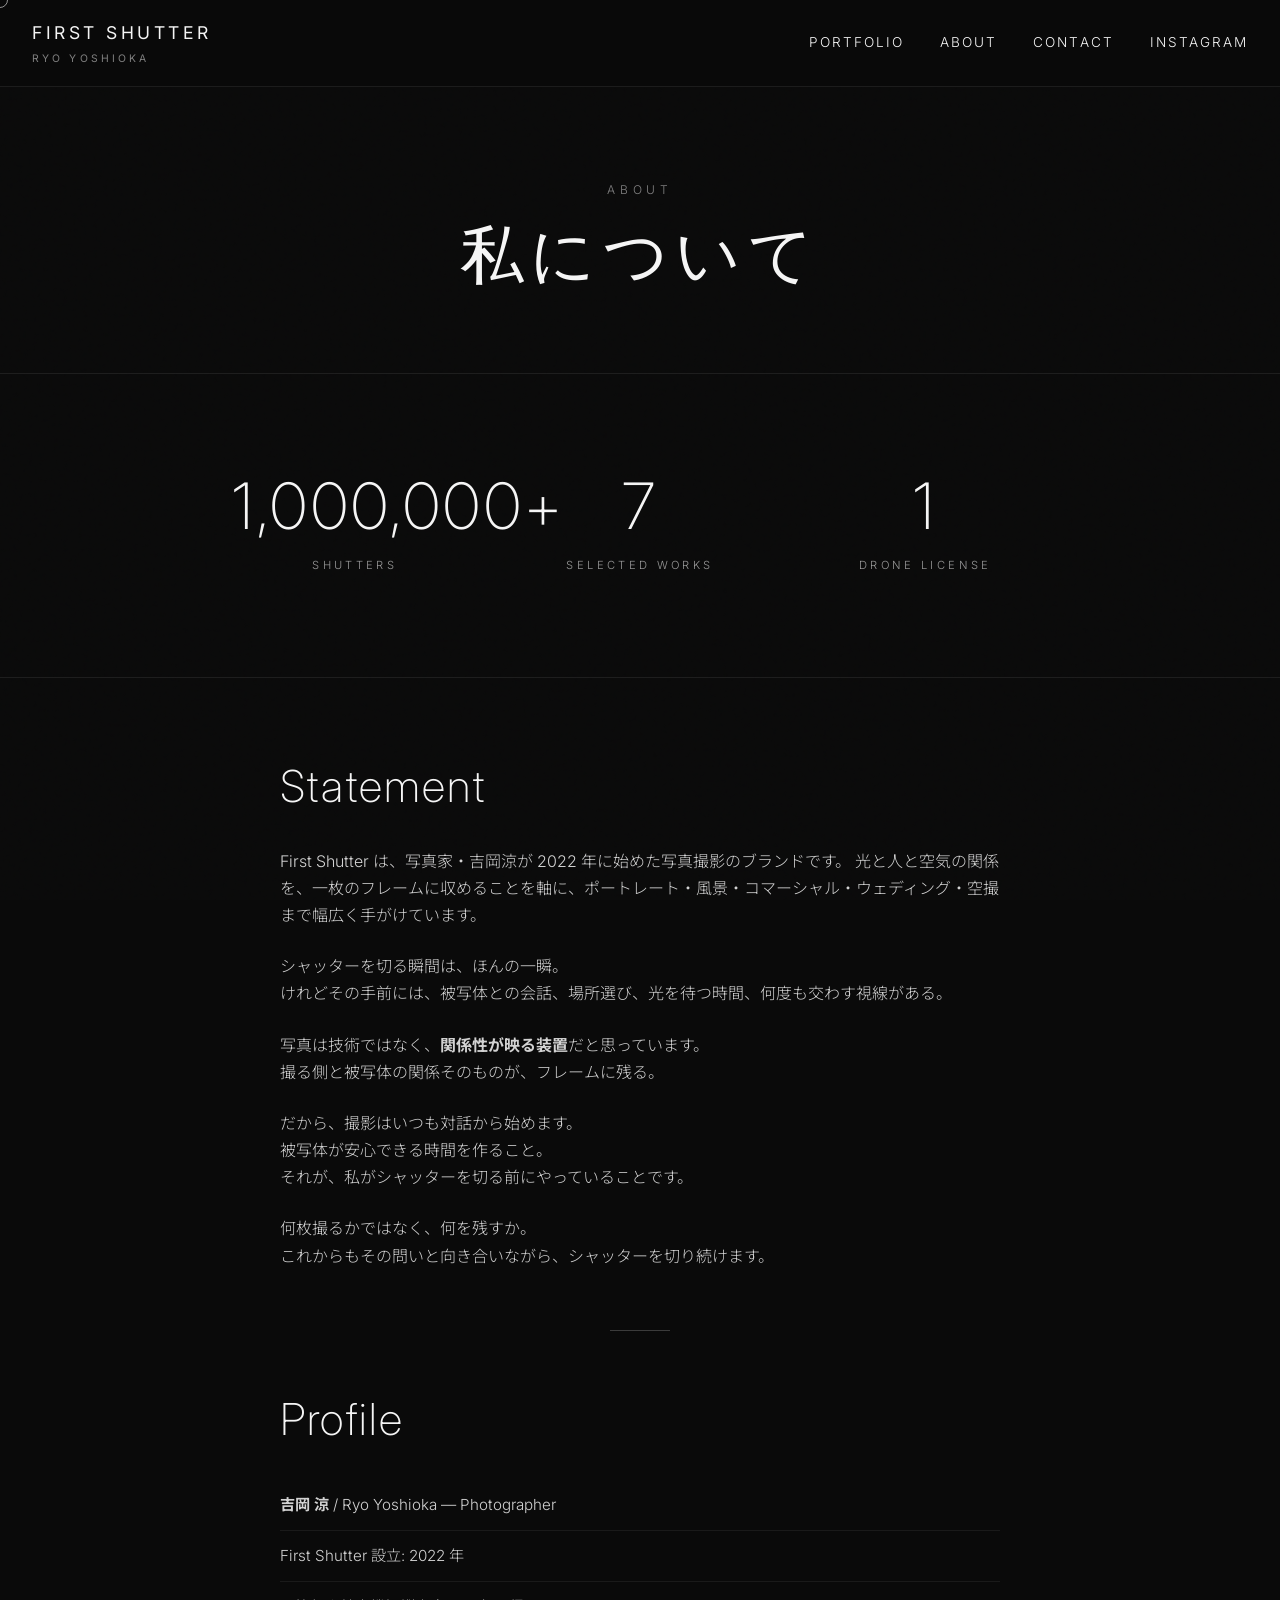
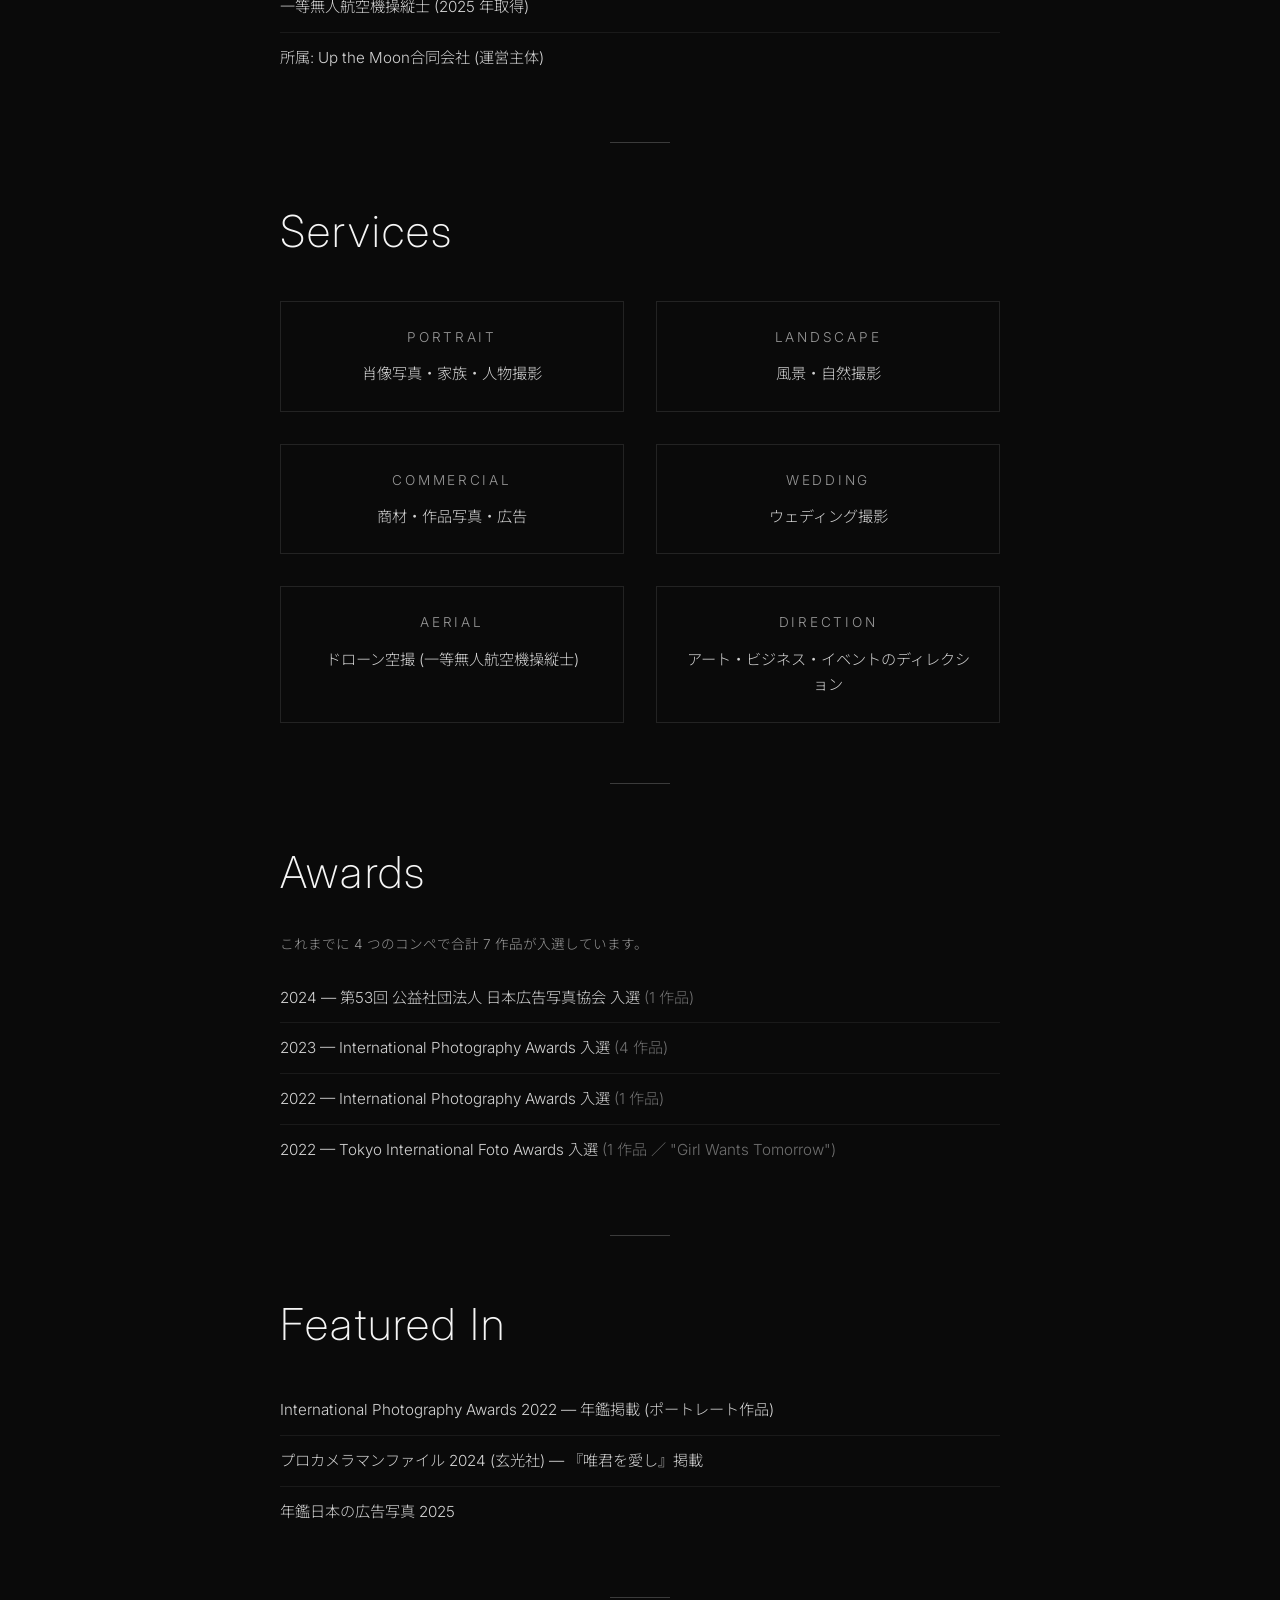
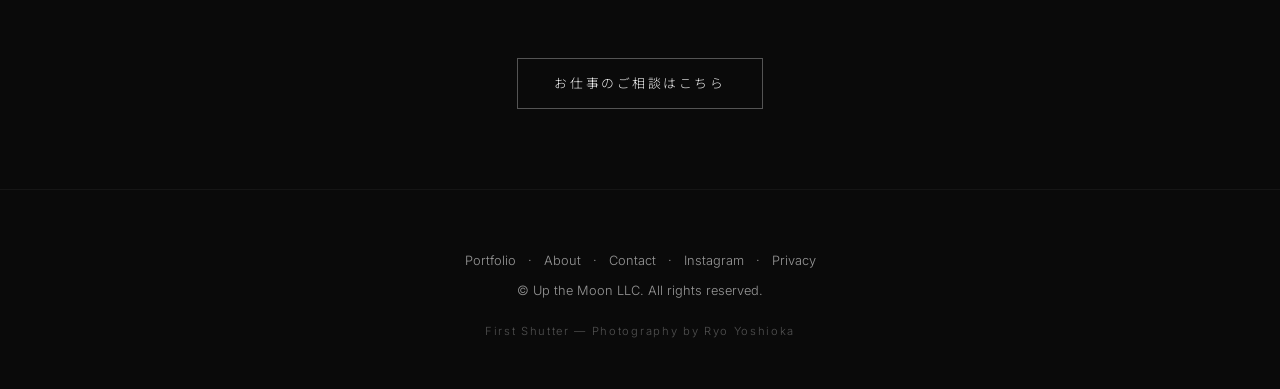
==== about.html @ f8a14131 "Initial commit: First Shutter photography site 吉岡涼の写真撮影ブランド First Shutter の公式サイト初版。 Wix からの移行用に新規構築 " ====
<!DOCTYPE html>
<html lang="ja">
<head>
<meta charset="UTF-8">
<meta name="viewport" content="width=device-width, initial-scale=1.0">
<title>About | First Shutter — Ryo Yoshioka</title>
<meta name="description" content="First Shutter — 吉岡涼のプロフィール・撮影サービス・受賞歴。Tokyo International Foto Awards / Int'l photography awards / 日本広告写真協会 各賞入選。一等無人航空機操縦士 (2025)。">
<link rel="canonical" href="https://frist-shutter.com/about.html">
<meta property="og:title" content="About | First Shutter">
<meta property="og:description" content="吉岡涼のプロフィール・撮影サービス・受賞歴。">
<meta property="og:type" content="website">
<meta property="og:locale" content="ja_JP">
<meta property="og:url" content="https://frist-shutter.com/about.html">
<meta property="og:image" content="https://frist-shutter.com/assets/images/hero/og.jpg">

<link rel="preconnect" href="https://fonts.googleapis.com">
<link rel="preconnect" href="https://fonts.gstatic.com" crossorigin>
<link href="https://fonts.googleapis.com/css2?family=Inter:wght@200;300;400&family=Noto+Sans+JP:wght@300;400&family=Noto+Serif+JP:wght@300;400&display=swap" rel="stylesheet">
<link rel="stylesheet" href="assets/css/style.css">
</head>
<body>

<div class="grain-overlay"></div>

<header class="site-header">
  <div class="nav">
    <a href="/" class="brand">
      First Shutter
      <small>Ryo Yoshioka</small>
    </a>
    <button class="nav-toggle" aria-label="menu" onclick="document.querySelector('.nav-links').classList.toggle('open')">≡</button>
    <nav class="nav-links">
      <a href="/portfolio.html">Portfolio</a>
      <a href="/about.html">About</a>
      <a href="/contact.html">Contact</a>
      <a href="https://instagram.com/roythemoon" target="_blank" rel="noopener">Instagram</a>
    </nav>
  </div>
</header>

<main>

<section class="page-hero">
  <div class="en-label">About</div>
  <h1>私について</h1>
</section>

<section class="stats-section">
  <div class="stats">
    <div class="stat fade-in">
      <span class="stat-number" data-target="1000000" data-suffix="+">0</span>
      <span class="stat-label">Shutters</span>
    </div>
    <div class="stat fade-in">
      <span class="stat-number" data-target="7">0</span>
      <span class="stat-label">Selected Works</span>
    </div>
    <div class="stat fade-in">
      <span class="stat-number" data-target="1">0</span>
      <span class="stat-label">Drone License</span>
    </div>
  </div>
</section>

<section class="section-sm">
  <div class="about-section">
    <h2>Statement</h2>
    <p>
      First Shutter は、写真家・吉岡涼が 2022 年に始めた写真撮影のブランドです。
      光と人と空気の関係を、一枚のフレームに収めることを軸に、ポートレート・風景・コマーシャル・ウェディング・空撮まで幅広く手がけています。
    </p>
    <p>
      シャッターを切る瞬間は、ほんの一瞬。<br>
      けれどその手前には、被写体との会話、場所選び、光を待つ時間、何度も交わす視線がある。
    </p>
    <p>
      写真は技術ではなく、<strong>関係性が映る装置</strong>だと思っています。<br>
      撮る側と被写体の関係そのものが、フレームに残る。
    </p>
    <p>
      だから、撮影はいつも対話から始めます。<br>
      被写体が安心できる時間を作ること。<br>
      それが、私がシャッターを切る前にやっていることです。
    </p>
    <p>
      何枚撮るかではなく、何を残すか。<br>
      これからもその問いと向き合いながら、シャッターを切り続けます。
    </p>

    <div class="about-divider"></div>

    <h2>Profile</h2>
    <ul class="credits-list">
      <li><strong>吉岡 涼</strong> / Ryo Yoshioka — Photographer</li>
      <li>First Shutter 設立: 2022 年</li>
      <li>一等無人航空機操縦士 (2025 年取得)</li>
      <li>所属: Up the Moon合同会社 (運営主体)</li>
    </ul>

    <div class="about-divider"></div>

    <h2>Services</h2>
    <div class="services-grid">
      <div class="service-item">
        <h4>Portrait</h4>
        <p>肖像写真・家族・人物撮影</p>
      </div>
      <div class="service-item">
        <h4>Landscape</h4>
        <p>風景・自然撮影</p>
      </div>
      <div class="service-item">
        <h4>Commercial</h4>
        <p>商材・作品写真・広告</p>
      </div>
      <div class="service-item">
        <h4>Wedding</h4>
        <p>ウェディング撮影</p>
      </div>
      <div class="service-item">
        <h4>Aerial</h4>
        <p>ドローン空撮 (一等無人航空機操縦士)</p>
      </div>
      <div class="service-item">
        <h4>Direction</h4>
        <p>アート・ビジネス・イベントのディレクション</p>
      </div>
    </div>

    <div class="about-divider"></div>

    <h2>Awards</h2>
    <p style="opacity:0.6; font-size:0.85rem; margin-bottom: 16px;">これまでに 4 つのコンペで合計 7 作品が入選しています。</p>
    <ul class="credits-list">
      <li>2024 — 第53回 公益社団法人 日本広告写真協会 入選 <span style="opacity:0.5;">(1 作品)</span></li>
      <li>2023 — International Photography Awards 入選 <span style="opacity:0.5;">(4 作品)</span></li>
      <li>2022 — International Photography Awards 入選 <span style="opacity:0.5;">(1 作品)</span></li>
      <li>2022 — Tokyo International Foto Awards 入選 <span style="opacity:0.5;">(1 作品 ／ "Girl Wants Tomorrow")</span></li>
    </ul>

    <div class="about-divider"></div>

    <h2>Featured In</h2>
    <ul class="credits-list">
      <li>International Photography Awards 2022 — 年鑑掲載 (ポートレート作品)</li>
      <li>プロカメラマンファイル 2024 (玄光社) — 『唯君を愛し』掲載</li>
      <li>年鑑日本の広告写真 2025</li>
    </ul>

    <div class="about-divider"></div>

    <div class="text-center">
      <a href="/contact.html" class="cta-link">お仕事のご相談はこちら</a>
    </div>
  </div>
</section>

</main>

<script src="assets/js/main.js"></script>

<footer class="site-footer">
  <p>
    <a href="/portfolio.html">Portfolio</a> ·
    <a href="/about.html">About</a> ·
    <a href="/contact.html">Contact</a> ·
    <a href="https://instagram.com/roythemoon" target="_blank" rel="noopener">Instagram</a> ·
    <a href="/privacy.html">Privacy</a>
  </p>
  <p>© Up the Moon LLC. All rights reserved.</p>
  <p class="footer-meta">First Shutter — Photography by Ryo Yoshioka</p>
</footer>

</body>
</html>
---- assets/css/style.css ----
/* ===== First Shutter — ミニマル写真ギャラリー (黒系・余白重視) ===== */

/* Reset + base */
*, *::before, *::after { box-sizing: border-box; margin: 0; padding: 0; }
html { scroll-behavior: smooth; -webkit-text-size-adjust: 100%; }
body {
  background: #0a0a0a;
  color: #f5f5f5;
  font-family: 'Inter', 'Noto Sans JP', -apple-system, sans-serif;
  font-weight: 300;
  line-height: 1.7;
  -webkit-font-smoothing: antialiased;
  text-rendering: optimizeLegibility;
}
img { max-width: 100%; height: auto; display: block; }
a { color: inherit; text-decoration: none; transition: opacity 0.2s ease; }
a:hover { opacity: 0.6; }
button { background: none; border: none; color: inherit; cursor: pointer; font: inherit; }

/* ===== Typography ===== */
.serif { font-family: 'Noto Serif JP', 'Times New Roman', serif; }
.en { font-family: 'Inter', sans-serif; letter-spacing: 0.15em; }

h1, h2, h3, h4 { font-weight: 300; letter-spacing: 0.05em; }
h1 { font-size: clamp(2.5rem, 6vw, 4.5rem); line-height: 1.2; }
h2 { font-size: clamp(1.75rem, 4vw, 2.75rem); line-height: 1.3; }
h3 { font-size: 1.25rem; line-height: 1.4; }

p { margin-bottom: 1.2em; }

/* ===== Layout ===== */
.container { max-width: 1400px; margin: 0 auto; padding: 0 32px; }
.container-narrow { max-width: 800px; margin: 0 auto; padding: 0 32px; }
.section { padding: 120px 0; }
.section-sm { padding: 80px 0; }

@media (max-width: 768px) {
  .container, .container-narrow { padding: 0 20px; }
  .section { padding: 80px 0; }
  .section-sm { padding: 60px 0; }
}

/* ===== Header ===== */
.site-header {
  position: fixed;
  top: 0; left: 0; right: 0;
  z-index: 100;
  background: rgba(10, 10, 10, 0.85);
  backdrop-filter: blur(12px);
  -webkit-backdrop-filter: blur(12px);
  border-bottom: 1px solid rgba(255, 255, 255, 0.08);
}
.nav {
  display: flex;
  align-items: center;
  justify-content: space-between;
  padding: 18px 32px;
  max-width: 1400px;
  margin: 0 auto;
}
.brand {
  font-family: 'Inter', sans-serif;
  font-size: 1.1rem;
  letter-spacing: 0.2em;
  font-weight: 400;
  text-transform: uppercase;
}
.brand small {
  display: block;
  font-size: 0.65rem;
  opacity: 0.5;
  letter-spacing: 0.3em;
  margin-top: 2px;
}
.nav-links {
  display: flex;
  gap: 36px;
  font-size: 0.85rem;
  letter-spacing: 0.15em;
  text-transform: uppercase;
}
.nav-toggle { display: none; }

@media (max-width: 768px) {
  .nav { padding: 14px 20px; }
  .nav-links {
    position: fixed;
    top: 60px;
    left: 0;
    right: 0;
    height: calc(100vh - 60px);
    background: rgba(10, 10, 10, 0.98);
    flex-direction: column;
    align-items: flex-start;
    gap: 24px;
    padding: 40px 20px;
    transform: translateY(-110%);
    transition: transform 0.3s ease;
    overflow-y: auto;
  }
  .nav-links.open { transform: translateY(0); }
  .nav-toggle {
    display: block;
    font-size: 1.5rem;
  }
}

/* ===== Hero (cinematic centered — 写真を画面に必ず収める + テキストを写真の下に独立配置) ===== */
.hero {
  position: relative;
  min-height: 100vh;
  background: #050505;
  display: flex;
  flex-direction: column;
  align-items: center;
  justify-content: center;
  overflow: hidden;
  padding: 100px 24px 80px;
  gap: 32px;
}
.hero-stage {
  position: relative;
  aspect-ratio: 2 / 3;
  /* Cinema item と同サイズに統一: 画面高さの 65% 上限 + 横幅 480px 上限 */
  max-height: 65vh;
  max-width: min(480px, 90vw);
  height: 65vh;
  width: auto;
}
.hero-slide {
  position: absolute;
  inset: 0;
  opacity: 0;
  transition: opacity 1.8s ease;
}
.hero-slide.active { opacity: 1; }
.hero-slide img {
  width: 100%;
  height: 100%;
  object-fit: contain;
  display: block;
}
.hero-text {
  text-align: center;
  pointer-events: none;
}
.hero-title {
  font-family: 'Inter', sans-serif;
  font-weight: 200;
  letter-spacing: 0.4em;
  font-size: clamp(1.5rem, 3.5vw, 2.25rem);
  margin-bottom: 10px;
  text-transform: uppercase;
}
.hero-subtitle {
  font-family: 'Inter', sans-serif;
  font-size: 0.65rem;
  letter-spacing: 0.4em;
  opacity: 0.6;
  text-transform: uppercase;
}
.hero-scroll {
  position: absolute;
  bottom: 24px;
  left: 50%;
  transform: translateX(-50%);
  z-index: 4;
  font-size: 0.6rem;
  letter-spacing: 0.4em;
  opacity: 0.5;
  text-transform: uppercase;
  animation: fade-bounce 2.5s infinite;
}
@keyframes fade-bounce {
  0%, 100% { opacity: 0.3; transform: translate(-50%, 0); }
  50% { opacity: 0.7; transform: translate(-50%, 6px); }
}

@media (max-width: 768px) {
  .hero {
    padding: 90px 16px 70px;
    gap: 24px;
  }
  .hero-stage {
    max-height: 60vh;
    height: 60vh;
  }
}

/* ===== Cinema selected (縦型写真を 1 枚ずつ大判で見せる) ===== */
.cinema-section { padding: 0; background: #050505; }
.cinema-item {
  min-height: 100vh;
  display: flex;
  align-items: center;
  justify-content: center;
  flex-direction: column;
  padding: 80px 24px;
  gap: 32px;
}
.cinema-image {
  max-width: min(480px, 90vw);
  width: auto;
  height: 65vh;
  max-height: 65vh;
  aspect-ratio: 2 / 3;
}
.cinema-image img {
  width: 100%;
  height: 100%;
  object-fit: contain;
  display: block;
}
.cinema-caption {
  text-align: center;
  max-width: 540px;
}
.cinema-caption h3 {
  font-family: 'Inter', sans-serif;
  font-weight: 200;
  font-size: clamp(1.25rem, 2.5vw, 1.75rem);
  letter-spacing: 0.15em;
  margin-bottom: 12px;
}
.cinema-caption .year {
  font-size: 0.7rem;
  letter-spacing: 0.4em;
  text-transform: uppercase;
  opacity: 0.5;
  display: block;
  margin-bottom: 12px;
}
.cinema-caption .note {
  font-size: 0.85rem;
  opacity: 0.65;
  letter-spacing: 0.02em;
}

/* ===== Page Hero (Portfolio/About/Contact) ===== */
.page-hero {
  padding: 180px 32px 80px;
  text-align: center;
}
.page-hero .en-label {
  font-size: 0.75rem;
  letter-spacing: 0.4em;
  opacity: 0.5;
  text-transform: uppercase;
  margin-bottom: 16px;
}
.page-hero h1 {
  font-family: 'Inter', sans-serif;
  font-weight: 200;
  font-size: clamp(2.5rem, 6vw, 4rem);
  letter-spacing: 0.1em;
  text-transform: uppercase;
}

/* ===== Section heading ===== */
.section-label {
  font-size: 0.75rem;
  letter-spacing: 0.4em;
  opacity: 0.5;
  text-transform: uppercase;
  margin-bottom: 16px;
  text-align: center;
}
.section-title {
  text-align: center;
  margin-bottom: 60px;
  font-family: 'Inter', sans-serif;
  font-weight: 200;
}

/* ===== Gallery (縦型優先・写真を切らないアスペクト比) ===== */
.gallery {
  display: grid;
  grid-template-columns: repeat(auto-fill, minmax(260px, 1fr));
  gap: 4px;
}
.gallery-item {
  position: relative;
  overflow: hidden;
  cursor: pointer;
  aspect-ratio: 2 / 3;
  background: #050505;
}
.gallery-item img {
  width: 100%;
  height: 100%;
  object-fit: cover;
  object-position: center 30%;
  transition: transform 0.8s ease, opacity 0.3s ease;
}
.gallery-item:hover img {
  transform: scale(1.04);
  opacity: 0.9;
}
.gallery-item.wide { aspect-ratio: 3 / 2; }
.gallery-item.square { aspect-ratio: 1 / 1; }

/* ===== Filter tabs (Portfolio) ===== */
.filter-tabs {
  display: flex;
  justify-content: center;
  gap: 28px;
  margin-bottom: 60px;
  flex-wrap: wrap;
  font-size: 0.8rem;
  letter-spacing: 0.2em;
  text-transform: uppercase;
}
.filter-tab {
  padding: 8px 0;
  border-bottom: 1px solid transparent;
  opacity: 0.5;
  transition: opacity 0.2s, border-color 0.2s;
}
.filter-tab.active {
  opacity: 1;
  border-bottom-color: #f5f5f5;
}
.filter-tab:hover { opacity: 0.8; }

/* ===== About page ===== */
.about-section {
  max-width: 720px;
  margin: 0 auto;
}
.about-section h2 {
  margin-bottom: 32px;
  font-family: 'Inter', sans-serif;
  font-weight: 200;
}
.about-section p {
  font-size: 1rem;
  margin-bottom: 1.5em;
  opacity: 0.85;
}
.about-divider {
  width: 60px;
  height: 1px;
  background: rgba(255, 255, 255, 0.2);
  margin: 60px auto;
}

/* awards/credits リスト */
.credits-list {
  list-style: none;
  padding: 0;
  font-size: 0.95rem;
  opacity: 0.85;
}
.credits-list li {
  padding: 12px 0;
  border-bottom: 1px solid rgba(255, 255, 255, 0.08);
}
.credits-list li:last-child { border-bottom: none; }

/* services 一覧 */
.services-grid {
  display: grid;
  grid-template-columns: repeat(auto-fit, minmax(220px, 1fr));
  gap: 32px;
  margin: 40px 0;
}
.service-item {
  text-align: center;
  padding: 24px;
  border: 1px solid rgba(255, 255, 255, 0.1);
}
.service-item h4 {
  font-family: 'Inter', sans-serif;
  font-weight: 300;
  font-size: 0.85rem;
  letter-spacing: 0.2em;
  text-transform: uppercase;
  margin-bottom: 12px;
  opacity: 0.6;
}
.service-item p { font-size: 0.95rem; margin: 0; }

/* ===== Contact form ===== */
.contact-form {
  max-width: 560px;
  margin: 0 auto;
}
.form-group {
  margin-bottom: 32px;
}
.form-group label {
  display: block;
  font-size: 0.75rem;
  letter-spacing: 0.2em;
  text-transform: uppercase;
  opacity: 0.5;
  margin-bottom: 8px;
}
.form-group input,
.form-group textarea {
  width: 100%;
  background: transparent;
  border: none;
  border-bottom: 1px solid rgba(255, 255, 255, 0.2);
  color: #f5f5f5;
  padding: 12px 0;
  font: inherit;
  font-size: 1rem;
  transition: border-color 0.2s ease;
}
.form-group input:focus,
.form-group textarea:focus {
  outline: none;
  border-bottom-color: #f5f5f5;
}
.form-group textarea {
  min-height: 120px;
  resize: vertical;
}
.btn-submit {
  display: inline-block;
  background: #f5f5f5;
  color: #0a0a0a;
  padding: 16px 48px;
  font-size: 0.85rem;
  letter-spacing: 0.2em;
  text-transform: uppercase;
  font-weight: 400;
  cursor: pointer;
  transition: opacity 0.2s ease;
  margin-top: 16px;
}
.btn-submit:hover { opacity: 0.85; }

.contact-info {
  text-align: center;
  margin-top: 80px;
  font-size: 0.9rem;
  opacity: 0.7;
}
.contact-info a {
  display: inline-block;
  margin: 0 12px;
  border-bottom: 1px solid rgba(255, 255, 255, 0.2);
  padding-bottom: 2px;
}

/* ===== Lightbox ===== */
.lightbox {
  position: fixed;
  inset: 0;
  background: rgba(0, 0, 0, 0.95);
  z-index: 200;
  display: none;
  align-items: center;
  justify-content: center;
  padding: 40px;
}
.lightbox.open { display: flex; }
.lightbox img {
  max-width: 90vw;
  max-height: 90vh;
  object-fit: contain;
}
.lightbox-close {
  position: absolute;
  top: 24px;
  right: 32px;
  font-size: 2rem;
  color: #f5f5f5;
  cursor: pointer;
  opacity: 0.7;
  transition: opacity 0.2s ease;
}
.lightbox-close:hover { opacity: 1; }

/* ===== Footer ===== */
.site-footer {
  border-top: 1px solid rgba(255, 255, 255, 0.08);
  padding: 60px 32px 40px;
  text-align: center;
  font-size: 0.8rem;
  opacity: 0.6;
}
.site-footer p { margin-bottom: 8px; }
.site-footer a {
  display: inline-block;
  margin: 0 8px;
}
.footer-meta {
  font-size: 0.7rem;
  letter-spacing: 0.15em;
  margin-top: 20px;
  opacity: 0.5;
}

/* ===== Loading overlay ===== */
.loading-overlay {
  position: fixed;
  inset: 0;
  z-index: 1000;
  background: #0a0a0a;
  display: flex;
  align-items: center;
  justify-content: center;
  transition: opacity 1s ease 0.3s, visibility 1s ease 0.3s;
}
.loading-overlay.hide {
  opacity: 0;
  visibility: hidden;
  pointer-events: none;
}
.loading-text {
  font-family: 'Inter', sans-serif;
  font-weight: 200;
  font-size: clamp(2rem, 5vw, 3.5rem);
  letter-spacing: 0.4em;
  color: #f5f5f5;
  overflow: hidden;
  display: flex;
}
.loading-text span {
  display: inline-block;
  opacity: 0;
  transform: translateY(40px);
  animation: loading-letter 0.6s ease forwards;
}
@keyframes loading-letter {
  to { opacity: 1; transform: translateY(0); }
}

/* (legacy hero-slides 削除済・上の Hero cinema centered に移行) */

/* ===== Fade-in on scroll ===== */
.fade-in {
  opacity: 0;
  transform: translateY(40px);
  transition: opacity 1s ease, transform 1s ease;
  transition-delay: 0.1s;
}
.fade-in.visible {
  opacity: 1;
  transform: translateY(0);
}

/* ===== Custom cursor (desktop only) ===== */
.cursor {
  position: fixed;
  top: 0;
  left: 0;
  width: 16px;
  height: 16px;
  border-radius: 50%;
  background: rgba(245, 245, 245, 0.0);
  border: 1px solid rgba(245, 245, 245, 0.6);
  pointer-events: none;
  z-index: 999;
  mix-blend-mode: difference;
  margin: -8px 0 0 -8px;
  transition: width 0.2s ease, height 0.2s ease, margin 0.2s ease, background 0.2s ease;
}
.cursor.hover {
  width: 48px;
  height: 48px;
  margin: -24px 0 0 -24px;
  background: rgba(245, 245, 245, 0.95);
  border-color: transparent;
}
@media (pointer: coarse) {
  .cursor { display: none; }
}
body.has-custom-cursor,
body.has-custom-cursor * { cursor: none !important; }

/* ===== Gallery hover caption ===== */
.gallery-item {
  position: relative;
}
.gallery-item .caption {
  position: absolute;
  inset: 0;
  display: flex;
  align-items: flex-end;
  padding: 24px;
  background: linear-gradient(180deg, transparent 60%, rgba(0,0,0,0.75) 100%);
  opacity: 0;
  transition: opacity 0.3s ease;
  font-size: 0.75rem;
  letter-spacing: 0.1em;
  color: #f5f5f5;
  text-transform: uppercase;
}
.gallery-item:hover .caption {
  opacity: 1;
}

/* ===== Stats / Counter ===== */
.stats-section {
  padding: 100px 0;
  border-top: 1px solid rgba(255, 255, 255, 0.08);
  border-bottom: 1px solid rgba(255, 255, 255, 0.08);
}
.stats {
  display: grid;
  grid-template-columns: repeat(auto-fit, minmax(140px, 1fr));
  gap: 40px;
  max-width: 880px;
  margin: 0 auto;
  padding: 0 32px;
}
.stat {
  text-align: center;
}
.stat-number {
  display: block;
  font-family: 'Inter', sans-serif;
  font-weight: 200;
  font-size: clamp(2.5rem, 5vw, 4rem);
  letter-spacing: 0.05em;
  line-height: 1;
  margin-bottom: 12px;
}
.stat-label {
  font-size: 0.7rem;
  letter-spacing: 0.3em;
  text-transform: uppercase;
  opacity: 0.6;
}

/* ===== Grain noise overlay ===== */
.grain-overlay {
  position: fixed;
  inset: 0;
  pointer-events: none;
  z-index: 50;
  opacity: 0.05;
  mix-blend-mode: overlay;
  background-image: url("data:image/svg+xml,%3Csvg viewBox='0 0 200 200' xmlns='http://www.w3.org/2000/svg'%3E%3Cfilter id='n'%3E%3CfeTurbulence type='fractalNoise' baseFrequency='0.9' numOctaves='3' stitchTiles='stitch'/%3E%3C/filter%3E%3Crect width='100%25' height='100%25' filter='url(%23n)'/%3E%3C/svg%3E");
}

/* ===== Page transition (View Transitions API + fallback) ===== */
@view-transition { navigation: auto; }
::view-transition-old(root) { animation: page-fade-out 0.4s ease forwards; }
::view-transition-new(root) { animation: page-fade-in 0.5s ease forwards; }
@keyframes page-fade-out { to { opacity: 0; } }
@keyframes page-fade-in { from { opacity: 0; } }

/* ===== Cards / CTA ===== */
.cta-link {
  display: inline-block;
  padding: 14px 36px;
  border: 1px solid rgba(255, 255, 255, 0.3);
  font-size: 0.8rem;
  letter-spacing: 0.2em;
  text-transform: uppercase;
  transition: background 0.2s, color 0.2s;
}
.cta-link:hover {
  background: #f5f5f5;
  color: #0a0a0a;
  opacity: 1;
}
.text-center { text-align: center; }
.mt-lg { margin-top: 60px; }
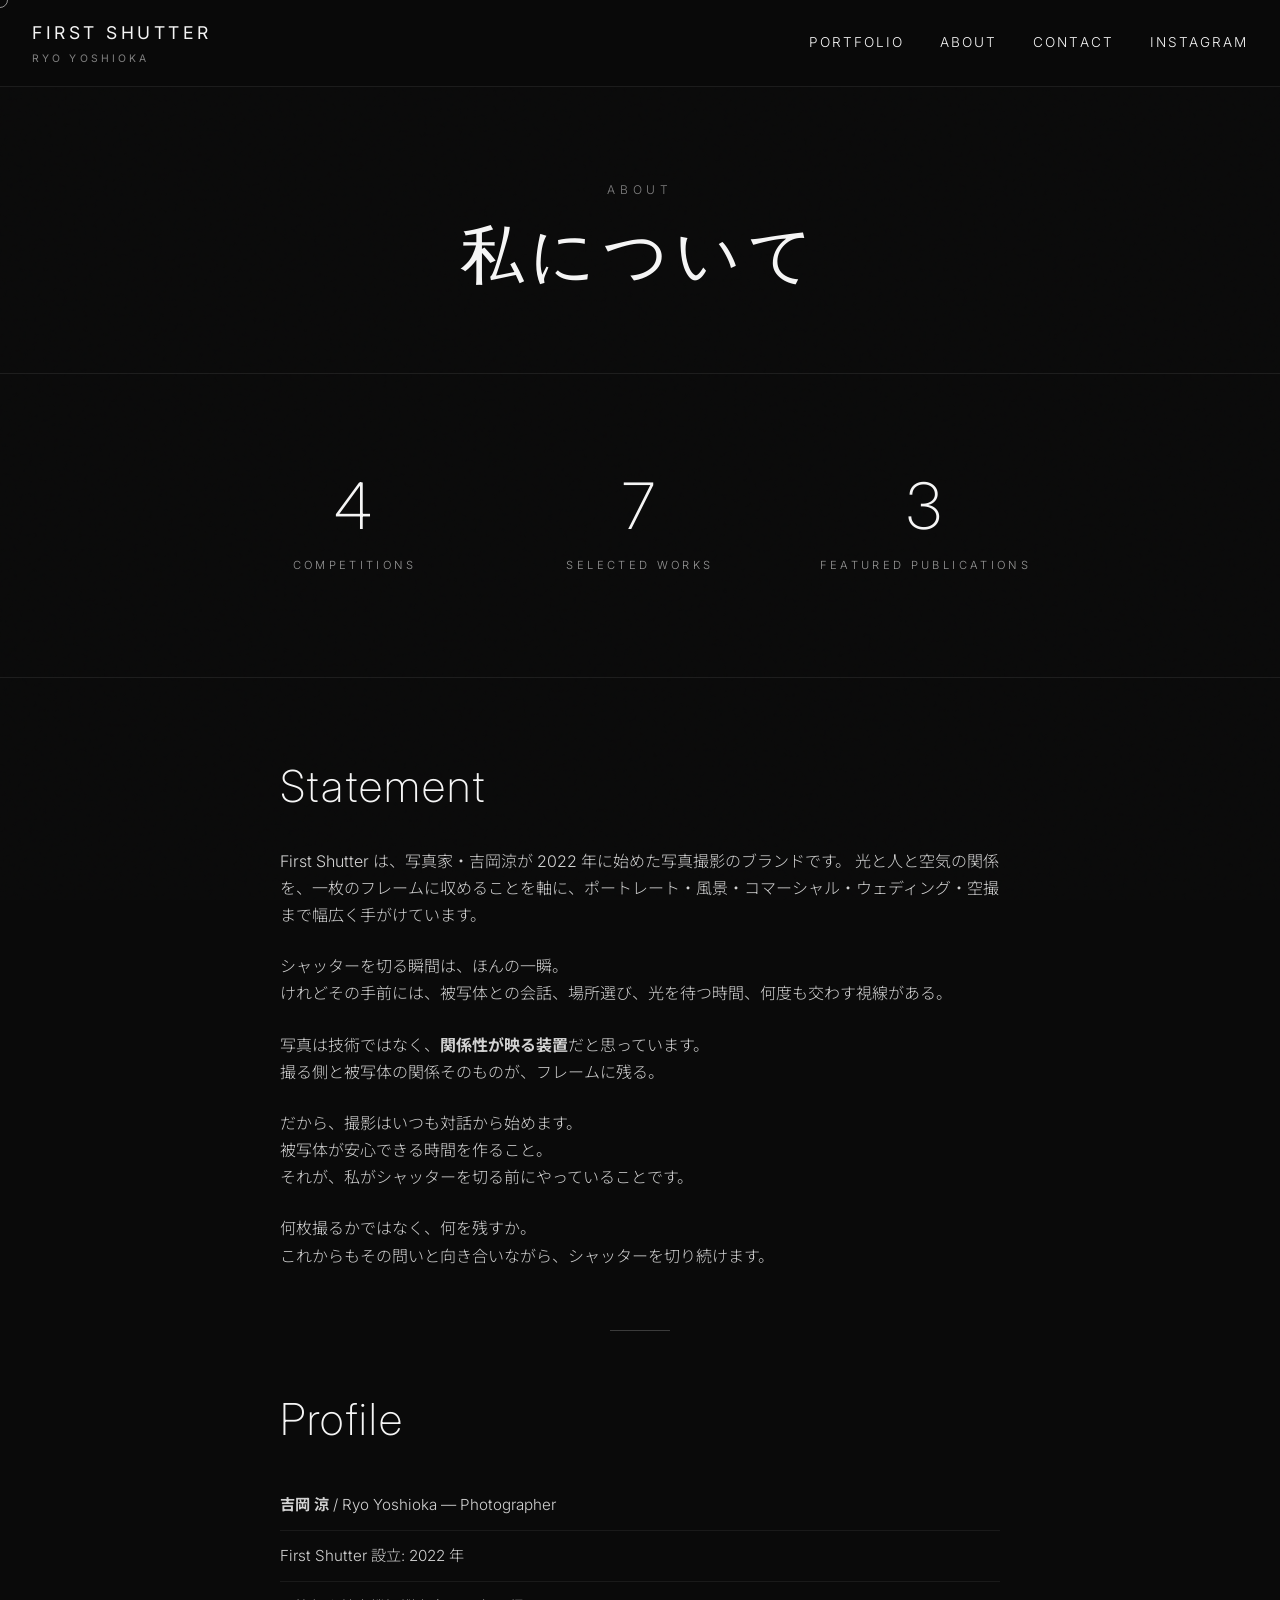
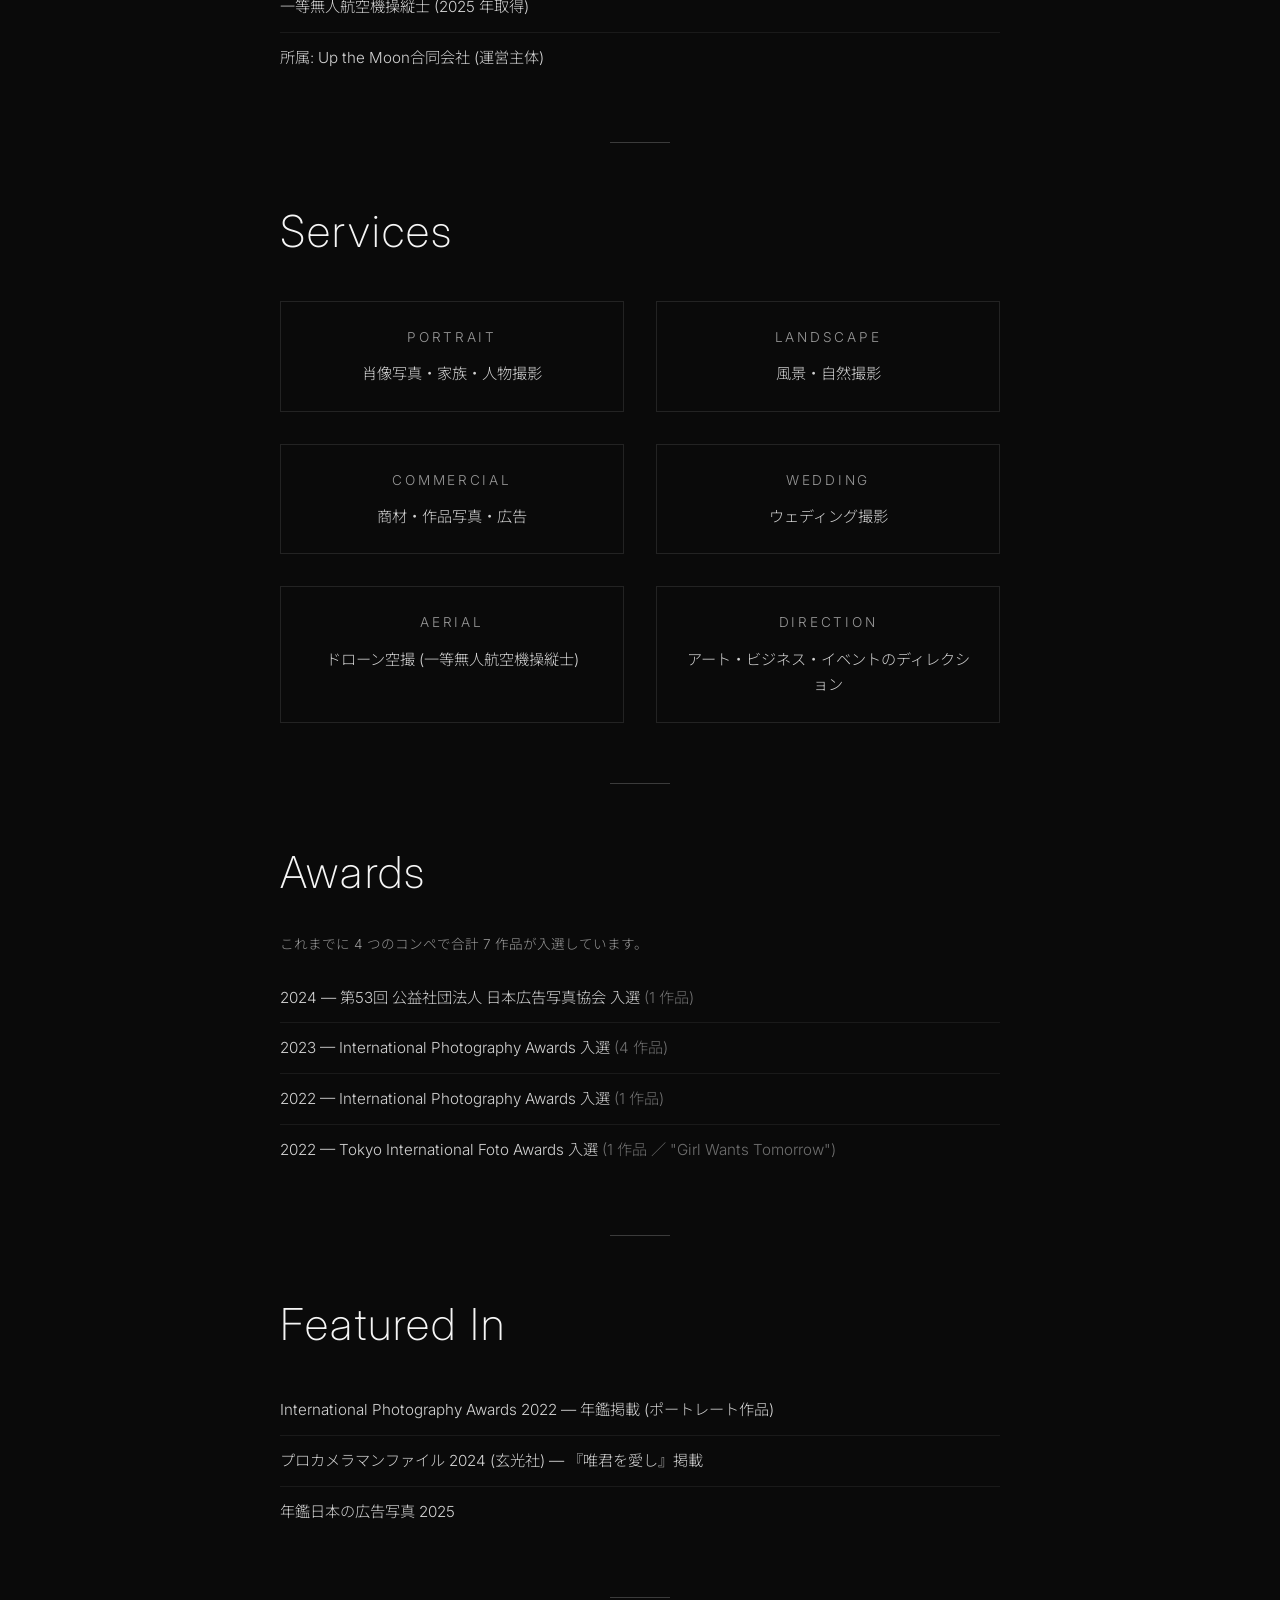
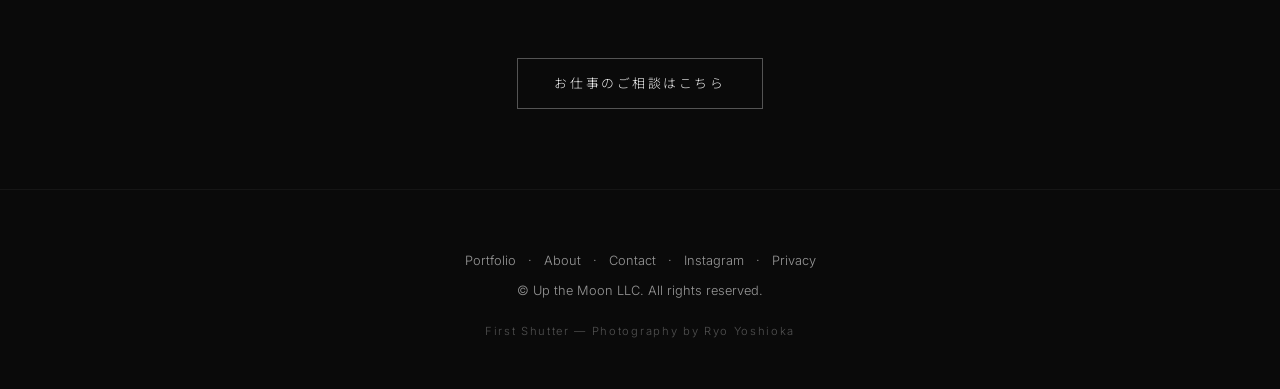
==== commit c125941a: "feat: 公開前修正 (公開Blocker 3件 + 改善 5件) - og.jpg / CNAME ファイル作成 (公開Blocker) - :focus-visible でアクセシビリティ対応 " ====
--- a/about.html
+++ b/about.html
@@ -4,10 +4,10 @@
 <meta charset="UTF-8">
 <meta name="viewport" content="width=device-width, initial-scale=1.0">
 <title>About | First Shutter — Ryo Yoshioka</title>
-<meta name="description" content="First Shutter — 吉岡涼のプロフィール・撮影サービス・受賞歴。Tokyo International Foto Awards / Int'l photography awards / 日本広告写真協会 各賞入選。一等無人航空機操縦士 (2025)。">
+<meta name="description" content="First Shutter — 愛知を拠点とするフォトグラファー、吉岡涼のプロフィール・撮影サービス・受賞歴。Tokyo International Foto Awards / Int'l photography awards / 日本広告写真協会 各賞入選。一等無人航空機操縦士 (2025)。">
 <link rel="canonical" href="https://frist-shutter.com/about.html">
 <meta property="og:title" content="About | First Shutter">
-<meta property="og:description" content="吉岡涼のプロフィール・撮影サービス・受賞歴。">
+<meta property="og:description" content="愛知拠点のフォトグラファー、吉岡涼のプロフィール・撮影サービス・受賞歴。">
 <meta property="og:type" content="website">
 <meta property="og:locale" content="ja_JP">
 <meta property="og:url" content="https://frist-shutter.com/about.html">
@@ -48,16 +48,16 @@
 <section class="stats-section">
   <div class="stats">
     <div class="stat fade-in">
-      <span class="stat-number" data-target="1000000" data-suffix="+">0</span>
-      <span class="stat-label">Shutters</span>
+      <span class="stat-number" data-target="4">0</span>
+      <span class="stat-label">Competitions</span>
     </div>
     <div class="stat fade-in">
       <span class="stat-number" data-target="7">0</span>
       <span class="stat-label">Selected Works</span>
     </div>
     <div class="stat fade-in">
-      <span class="stat-number" data-target="1">0</span>
-      <span class="stat-label">Drone License</span>
+      <span class="stat-number" data-target="3">0</span>
+      <span class="stat-label">Featured Publications</span>
     </div>
   </div>
 </section>
--- a/assets/css/style.css
+++ b/assets/css/style.css
@@ -3,6 +3,13 @@
 /* Reset + base */
 *, *::before, *::after { box-sizing: border-box; margin: 0; padding: 0; }
 html { scroll-behavior: smooth; -webkit-text-size-adjust: 100%; }
+
+/* Accessibility — フォーカスリング (keyboard navigation のみ表示) */
+:focus { outline: none; }
+:focus-visible {
+  outline: 2px solid rgba(245, 245, 245, 0.6);
+  outline-offset: 4px;
+}
 body {
   background: #0a0a0a;
   color: #f5f5f5;
@@ -408,9 +415,10 @@
   font-size: 1rem;
   transition: border-color 0.2s ease;
 }
-.form-group input:focus,
-.form-group textarea:focus {
-  outline: none;
+.form-group input:focus-visible,
+.form-group textarea:focus-visible {
+  outline: 2px solid rgba(245, 245, 245, 0.6);
+  outline-offset: 2px;
   border-bottom-color: #f5f5f5;
 }
 .form-group textarea {
